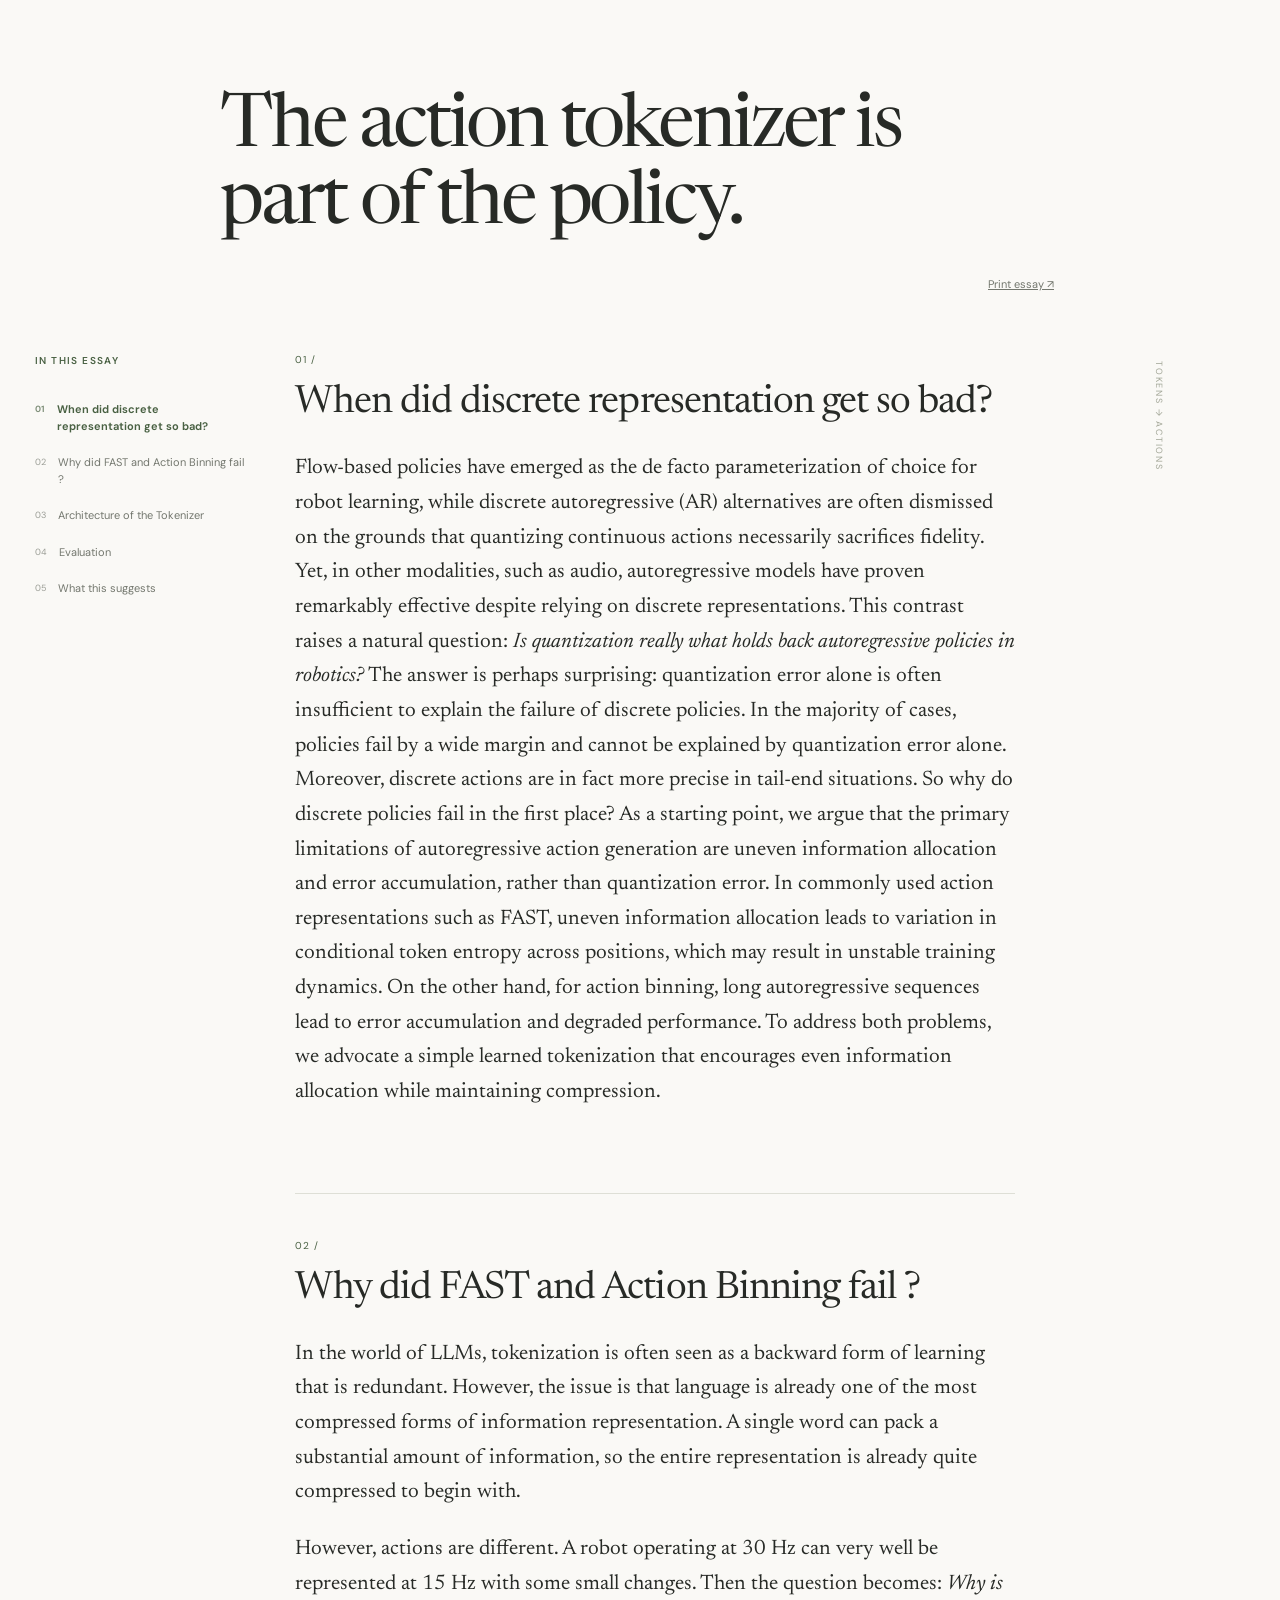
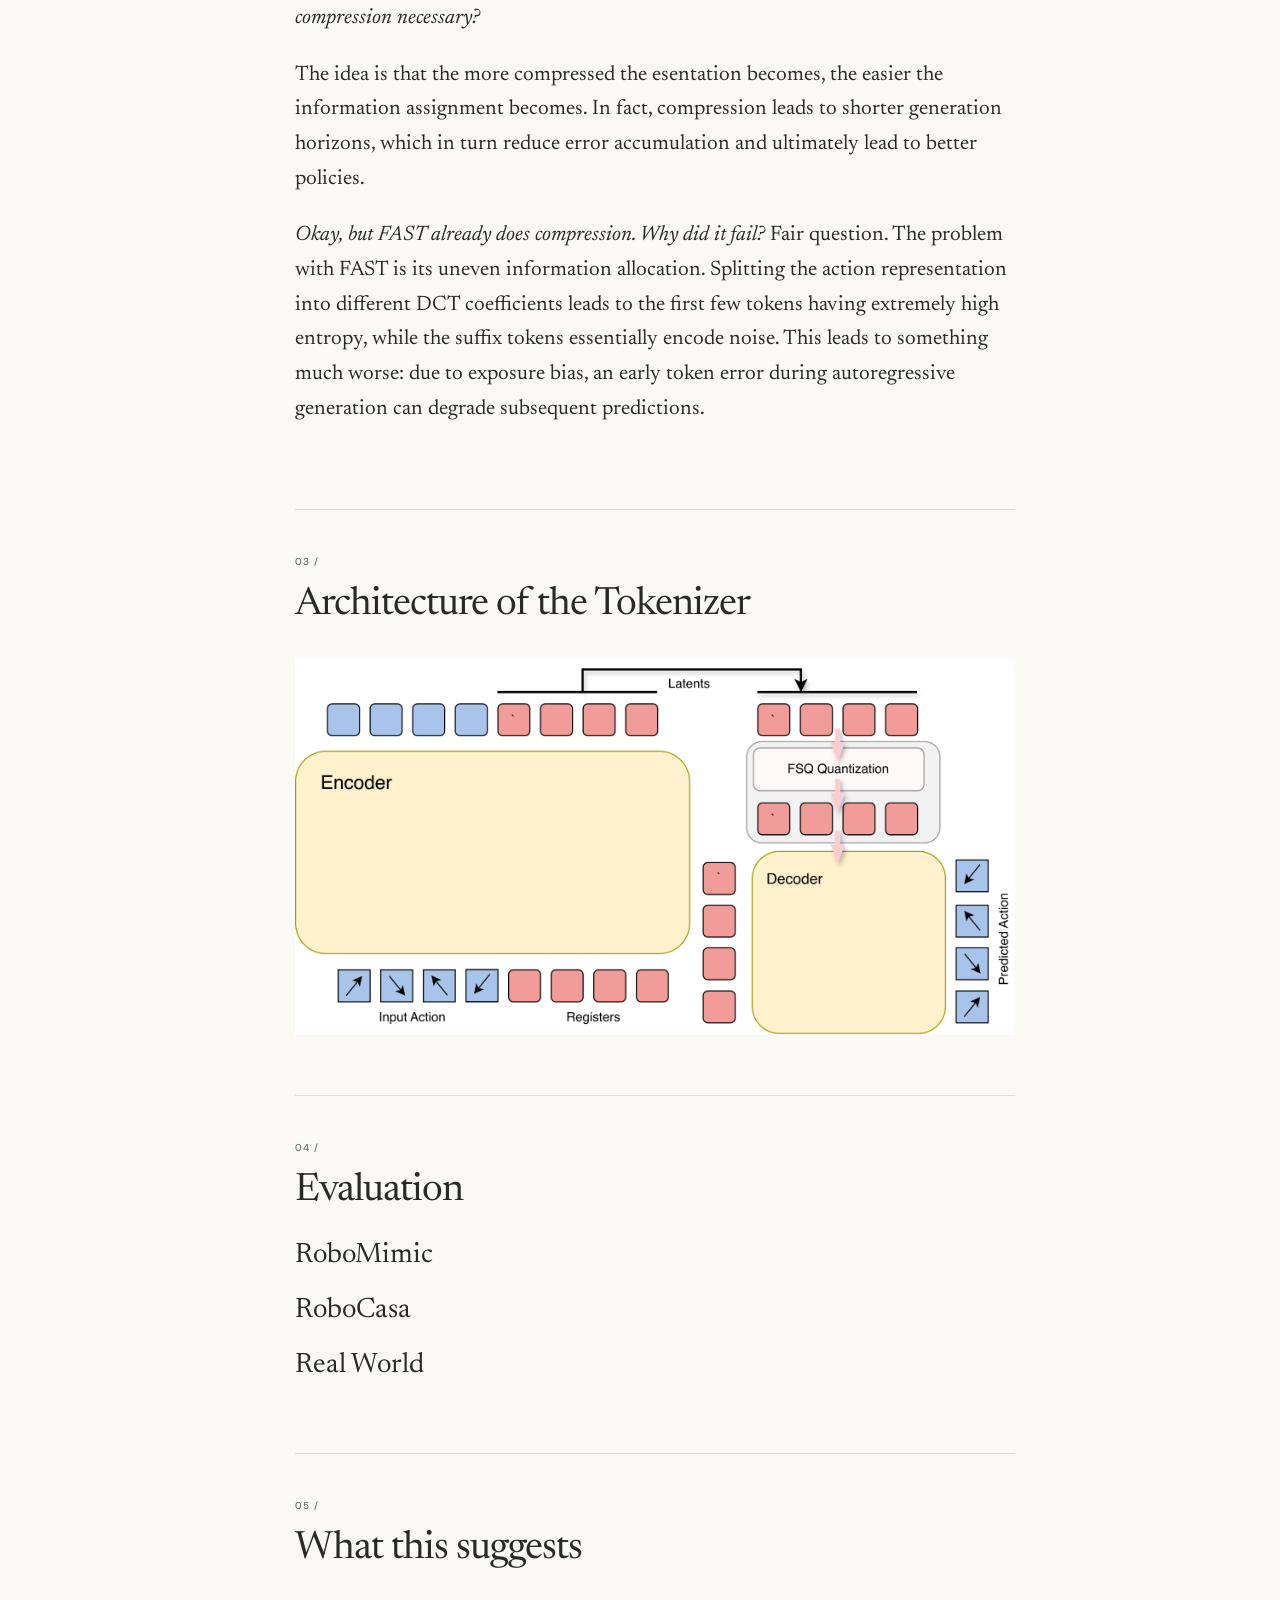
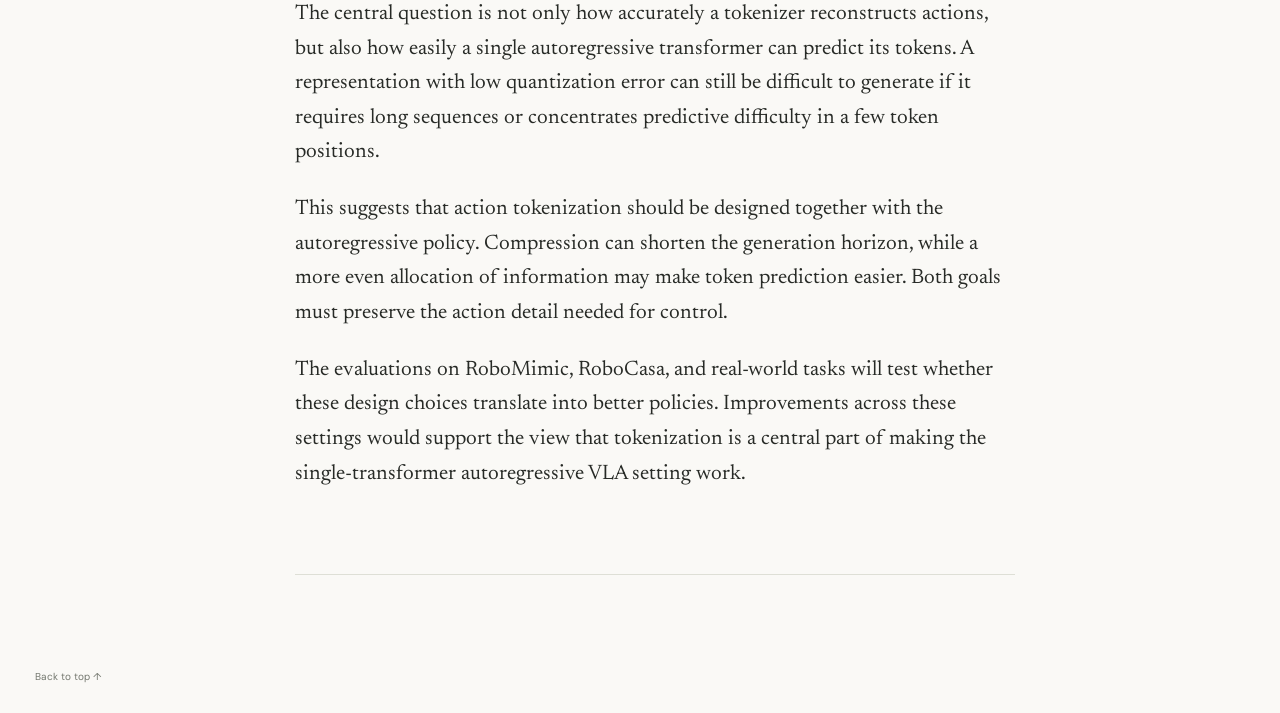
==== index.html @ 5ff79dc3 "Add tokenization research blog and architecture assets" ====
<!doctype html>
<html lang="en">
<head>
<meta charset="utf-8"><meta name="viewport" content="width=device-width, initial-scale=1">
<title>The action tokenizer is part of the policy — Soham Dasgupta</title>
<meta name="description" content="Why tokenization matters for a single autoregressive transformer VLA: compression, information allocation, and error accumulation.">
<link rel="stylesheet" href="assets/style.css">
<script src="assets/script.js" defer></script>
</head>
<body>
<div class="reading-progress" aria-hidden="true"></div>
<main id="top">
<div class="hero"><h1>The action tokenizer is part of the policy.</h1><div class="byline"><button id="print" type="button">Print essay ↗</button></div></div>
<div class="essay-layout"><aside><div class="eyebrow">IN THIS ESSAY</div><nav aria-label="Table of contents"><a href="#discrete-representations"><span>01</span>When did discrete representation get so bad?</a>
<a href="#fast-and-binning"><span>02</span>Why did FAST and Action Binning fail ?</a>
<a href="#architecture"><span>03</span>Architecture of the Tokenizer</a>
<a href="#evaluation"><span>04</span>Evaluation</a>
<a href="#what-this-suggests"><span>05</span>What this suggests</a></nav></aside><article><section id="discrete-representations"><div class="section-label">01 /</div><h2>When did discrete representation get so bad?</h2><p>Flow-based policies have emerged as the de facto parameterization of choice for robot learning, while discrete autoregressive (AR) alternatives are often dismissed on the grounds that quantizing continuous actions necessarily sacrifices fidelity. Yet, in other modalities, such as audio, autoregressive models have proven remarkably effective despite relying on discrete representations. This contrast raises a natural question: <em>Is quantization really what holds back autoregressive policies in robotics?</em> The answer is perhaps surprising: quantization error alone is often insufficient to explain the failure of discrete policies. In the majority of cases, policies fail by a wide margin and cannot be explained by quantization error alone. Moreover, discrete actions are in fact more precise in tail-end situations. So why do discrete policies fail in the first place? As a starting point, we argue that the primary limitations of autoregressive action generation are uneven information allocation and error accumulation, rather than quantization error. In commonly used action representations such as FAST, uneven information allocation leads to variation in conditional token entropy across positions, which may result in unstable training dynamics. On the other hand, for action binning, long autoregressive sequences lead to error accumulation and degraded performance. To address both problems, we advocate a simple learned tokenization that encourages even information allocation while maintaining compression.</p></section>
<section id="fast-and-binning"><div class="section-label">02 /</div><h2>Why did FAST and Action Binning fail ?</h2><p>In the world of LLMs, tokenization is often seen as a backward form of learning that is redundant. However, the issue is that language is already one of the most compressed forms of information representation. A single word can pack a substantial amount of information, so the entire representation is already quite compressed to begin with.</p>
<p>However, actions are different. A robot operating at 30 Hz can very well be represented at 15 Hz with some small changes. Then the question becomes: <em>Why is compression necessary?</em></p>
<p>The idea is that the more compressed the esentation becomes, the easier the information assignment becomes. In fact, compression leads to shorter generation horizons, which in turn reduce error accumulation and ultimately lead to better policies.</p>
<p><em>Okay, but FAST already does compression. Why did it fail?</em> Fair question. The problem with FAST is its uneven information allocation. Splitting the action representation into different DCT coefficients leads to the first few tokens having extremely high entropy, while the suffix tokens essentially encode noise. This leads to something much worse: due to exposure bias, an early token error during autoregressive generation can degrade subsequent predictions.</p></section>
<section id="architecture"><div class="section-label">03 /</div><h2>Architecture of the Tokenizer</h2><div class="architecture-image"><a href="Ttokenization_v2.png" aria-label="Open tokenizer architecture image at full size"><img src="Ttokenization_v2.png" alt="Action tokenizer architecture showing the encoder, FSQ quantization, and decoder" loading="lazy"></a></div></section>
<section id="evaluation"><div class="section-label">04 /</div><h2>Evaluation</h2><h3>RoboMimic</h3>
<h3>RoboCasa</h3>
<h3>Real World</h3></section>
<section id="what-this-suggests"><div class="section-label">05 /</div><h2>What this suggests</h2><p>The central question is not only how accurately a tokenizer reconstructs actions, but also how easily a single autoregressive transformer can predict its tokens. A representation with low quantization error can still be difficult to generate if it requires long sequences or concentrates predictive difficulty in a few token positions.</p>
<p>This suggests that action tokenization should be designed together with the autoregressive policy. Compression can shorten the generation horizon, while a more even allocation of information may make token prediction easier. Both goals must preserve the action detail needed for control.</p>
<p>The evaluations on RoboMimic, RoboCasa, and real-world tasks will test whether these design choices translate into better policies. Improvements across these settings would support the view that tokenization is a central part of making the single-transformer autoregressive VLA setting work.</p></section></article><div class="right-margin" aria-hidden="true">TOKENS → ACTIONS</div></div>
<footer><a href="#top">Back to top ↑</a></footer>
</main>
</body>
</html>
---- assets/style.css ----
@import url('https://fonts.googleapis.com/css2?family=DM+Sans:wght@400;450;500;600;650;700&family=Newsreader:opsz,wght@6..72,400;6..72,450;6..72,500&display=swap');
:root{--paper:#faf9f6;--ink:#272a26;--muted:#73776e;--line:#dedfd6;--green:#496143;--wash:#edf0e6}*{box-sizing:border-box}html{scroll-behavior:smooth;scroll-padding-top:40px}body{margin:0;background:var(--paper);color:var(--ink);font-family:'DM Sans',sans-serif;-webkit-font-smoothing:antialiased}a{color:inherit;text-underline-offset:4px}a:hover{color:var(--green)}button,input{font:inherit}a:focus-visible,button:focus-visible,input:focus-visible{outline:2px solid var(--green);outline-offset:5px}header{max-width:1380px;margin:auto;height:99px;display:flex;justify-content:space-between;align-items:center;padding:0 55px;border-bottom:1px solid var(--line);font-size:12px}header a{text-decoration:none}.wordmark{font-weight:700;letter-spacing:.03em}.wordmark span{font-weight:400;color:var(--muted);margin-left:10px}.reading-progress{height:3px;position:fixed;top:0;left:0;background:var(--green);width:0;z-index:10}.hero{max-width:900px;margin:90px auto 61px;padding:0 30px}.eyebrow,.figure-heading{font-size:10px;letter-spacing:.14em;font-weight:600;line-height:1.6}.eyebrow{color:var(--green)}.hero .eyebrow{display:flex;gap:16px;align-items:center}.dot{width:6px;height:6px;border-radius:50%;background:var(--green)}h1,h2,h3,blockquote,.overview strong{font-family:Newsreader,Georgia,serif;font-weight:400}h1{font-size:clamp(49px,5.8vw,78px);line-height:1.04;letter-spacing:-.043em;max-width:800px;margin:27px 0}.hero>p{font-size:18px;line-height:1.7;max-width:725px;color:#62665d}.hero>p:first-of-type{color:var(--ink);font-size:22px;line-height:1.5}.byline{display:flex;align-items:center;gap:13px;margin-top:32px;font-size:12px}.avatar{width:37px;height:37px;background:#e4e8dc;border:1px solid #d3d9c9;display:grid;place-items:center;border-radius:50%;font-size:11px}.byline strong,.byline div>span{display:block}.byline div>span{font-size:11px;color:var(--muted);margin-top:5px}.byline button{margin-left:auto;border:0;background:none;font-size:11px;text-decoration:underline;cursor:pointer;color:var(--muted)}.overview{max-width:1130px;margin:0 auto 80px;border-top:1px solid var(--line);border-bottom:1px solid var(--line);padding:24px 0 28px}.overview-grid{display:grid;grid-template-columns:repeat(3,1fr);margin-top:23px;gap:28px}.overview-grid a{border-right:1px solid var(--line);text-decoration:none}.overview-grid a:last-child{border:0}.overview-grid span{font-size:9px;letter-spacing:.1em;color:var(--muted)}.overview-grid strong{display:block;font-size:25px;line-height:1.15;margin-top:12px}.essay-layout{max-width:1270px;margin:auto;display:grid;grid-template-columns:210px minmax(0,720px) 100px;gap:50px;padding:0 30px}aside{position:sticky;top:35px;align-self:start}nav{margin-top:22px}nav a{display:flex;gap:12px;text-decoration:none;font-size:11px;line-height:1.5;color:var(--muted);padding:10px 0}nav a span{font-size:9px;opacity:.7;padding-top:2px}nav a.active{color:var(--green);font-weight:650}.aside-note{margin-top:28px;border-top:1px solid var(--line);padding-top:20px;color:var(--muted);font-size:11px;line-height:1.7;max-width:170px}.right-margin{writing-mode:vertical-rl;letter-spacing:.2em;font-size:9px;color:#a1a596;padding-top:8px}section{padding:0 0 60px;margin:0 0 45px;border-bottom:1px solid var(--line)}.section-label{font-size:10px;color:var(--green);letter-spacing:.1em;margin-bottom:15px}h2{font-size:39px;letter-spacing:-.025em;line-height:1.13;margin:0 0 27px}article p{font-family:Newsreader,Georgia,serif;font-size:21px;line-height:1.65;margin:0 0 22px}article a{color:var(--green)}blockquote{margin:35px 0;padding:8px 0 8px 25px;border-left:2px solid #7c9066;font-size:30px;line-height:1.3;color:var(--green)}figure{margin:38px 0 0;padding:25px;background:var(--wash);border:1px solid #dce1d2;border-radius:3px}.figure-heading{display:flex;justify-content:space-between;font-size:8px;color:var(--green);gap:10px}h3{font-size:28px;line-height:1.1;margin:24px 0 12px}figure p{font:12px/1.6 'DM Sans',sans-serif;color:var(--muted)}.range-row{display:flex;justify-content:space-between;font-size:12px;margin-top:25px}output{font-weight:600}input[type=range]{width:100%;accent-color:var(--green);margin:16px 0}.token-grid{display:flex;gap:4px;flex-wrap:wrap;min-height:57px;margin:8px 0 20px}.token{height:12px;width:12px;background:#7c9066;border-radius:2px}.stat-row{display:flex;align-items:center;justify-content:space-between;gap:20px;padding-top:20px;border-top:1px solid #cfd6c4}.stat-row strong{font-family:Newsreader,Georgia,serif;font-weight:400;font-size:38px}.stat-row span{display:block;font-size:10px;color:var(--muted);margin-top:5px}.formula{font-size:12px;color:var(--green)}figcaption{font-size:10px;line-height:1.7;color:var(--muted);margin-top:22px}.flow{display:flex;align-items:center;gap:7px;margin-top:28px}.flow>div{flex:1;background:var(--paper);border:1px solid #d9dece;padding:15px 8px;text-align:center;font-size:11px}.flow small{display:block;font-size:8px;line-height:1.5;color:var(--muted);margin-top:8px}.flow .accent{background:#dce5cf}.flow b{font-weight:400;color:var(--green)}.policy-line{margin-top:22px;font-size:10px;line-height:1.8;text-align:center;color:var(--green)}#references p{font-family:'DM Sans',sans-serif;font-size:13px;line-height:1.8}footer{max-width:1270px;padding:30px;margin:20px auto 0;display:flex;justify-content:space-between;font-size:10px;color:var(--muted);gap:20px}footer a{text-decoration:none}@media(min-width:1450px){.hero{margin-top:115px}}@media(max-width:1100px){.overview{margin-left:35px;margin-right:35px}.essay-layout{grid-template-columns:175px minmax(0,720px);gap:35px}.right-margin{display:none}}@media(max-width:760px){header{height:72px;padding:0 22px}.hero{margin-top:55px;padding:0 24px}.hero>p:first-of-type{font-size:20px}.hero>p{font-size:16px}.overview{margin:0 24px 45px}.overview-grid{gap:15px}.overview-grid strong{font-size:20px}.overview-grid br{display:none}.overview-grid a{padding-right:10px}.essay-layout{display:block;padding:0 24px}aside{position:static;margin-bottom:40px}aside nav{display:grid;grid-template-columns:1fr 1fr;column-gap:15px;margin-top:10px}.aside-note{display:none}h2{font-size:33px}article p{font-size:20px}blockquote{font-size:26px}section{padding-bottom:40px;margin-bottom:35px}figure{padding:18px}.flow{display:grid;grid-template-columns:1fr 20px 1fr}.flow>b:nth-child(4){display:none}.flow>div{min-height:80px;display:flex;flex-direction:column;justify-content:center}.stat-row{align-items:start}.formula{font-size:10px}footer{flex-wrap:wrap;padding:24px}footer>span{display:none}}@media(prefers-reduced-motion:reduce){html{scroll-behavior:auto}}@media print{body{background:white}header,aside,.right-margin,.reading-progress,.byline button,input[type=range],footer{display:none}.hero{margin:20px auto}.overview{margin-bottom:30px}.essay-layout{display:block;padding:0}article{max-width:720px;margin:auto}section{break-inside:auto}h2{break-after:avoid}figure{break-inside:avoid}a{color:inherit}}

.architecture-image{margin:30px 0 0}.architecture-image a{display:block}.architecture-image img{display:block;width:100%;height:auto;background:#fff}
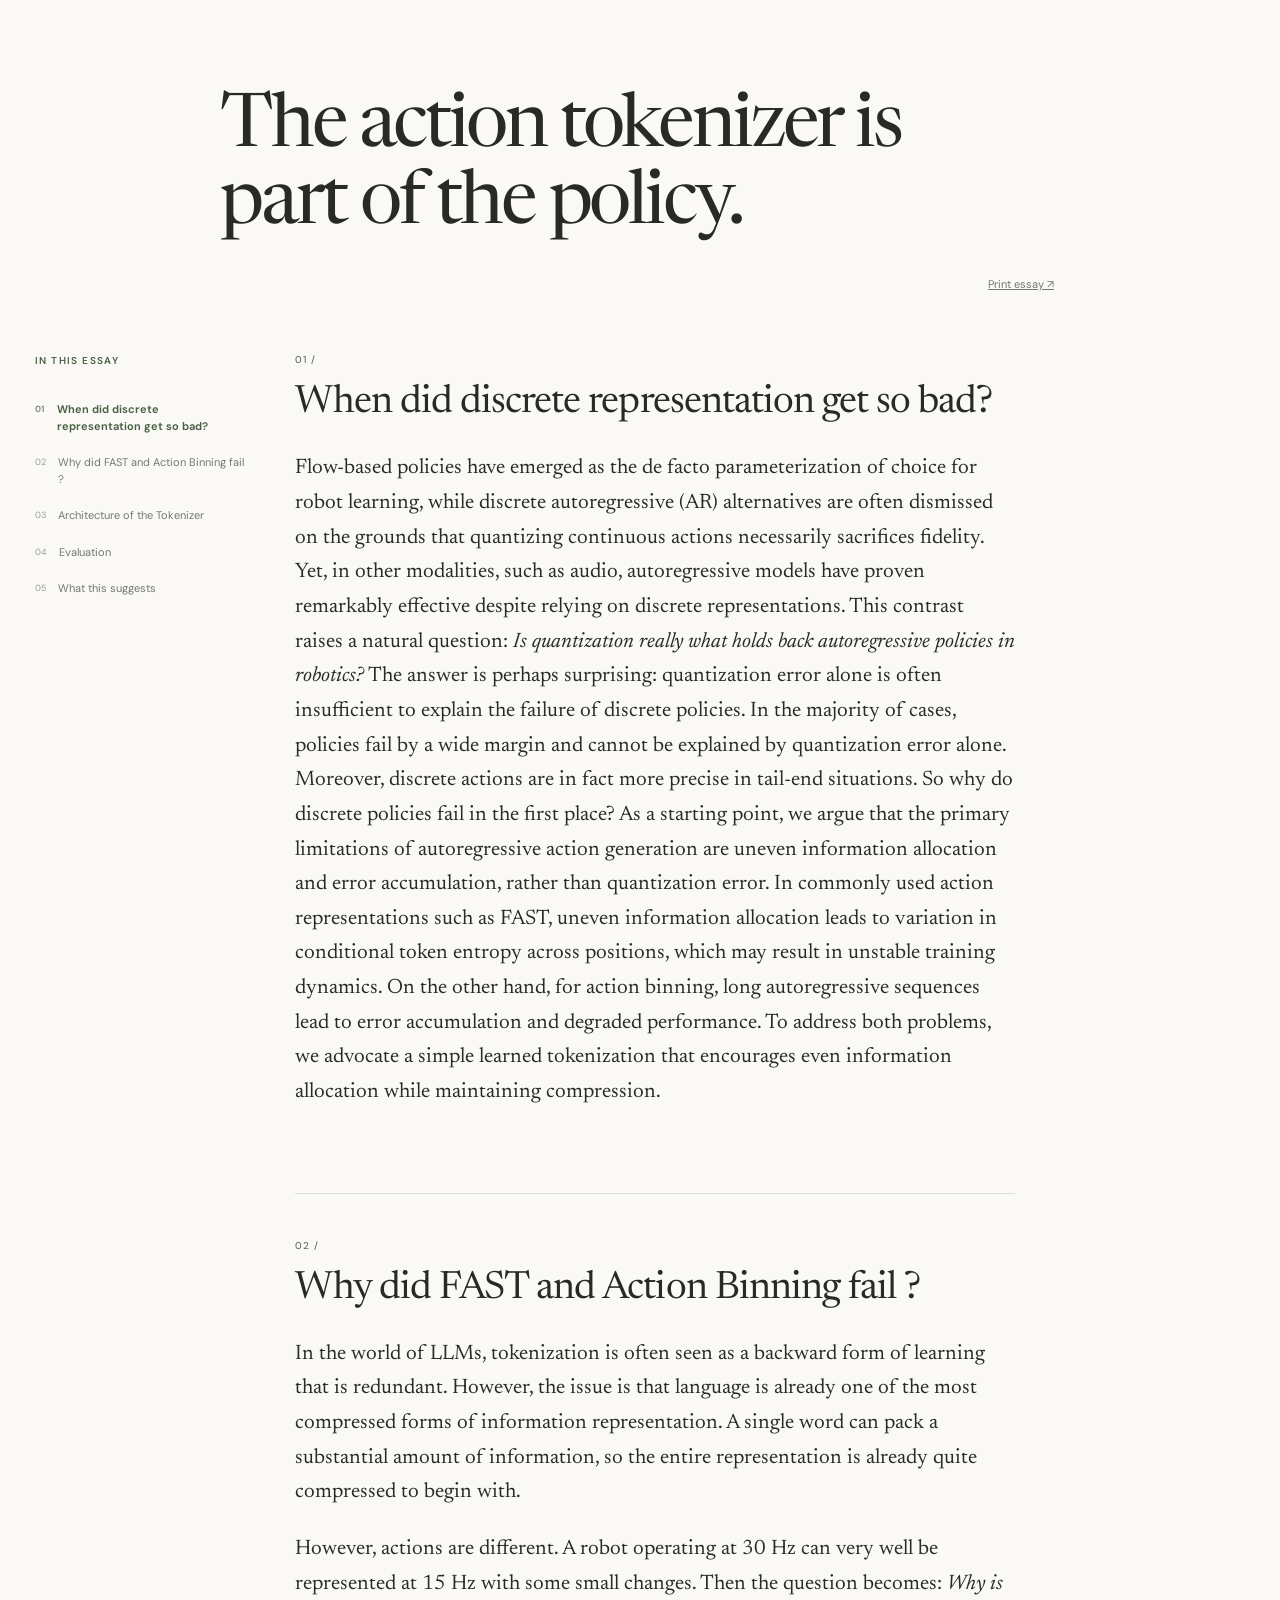
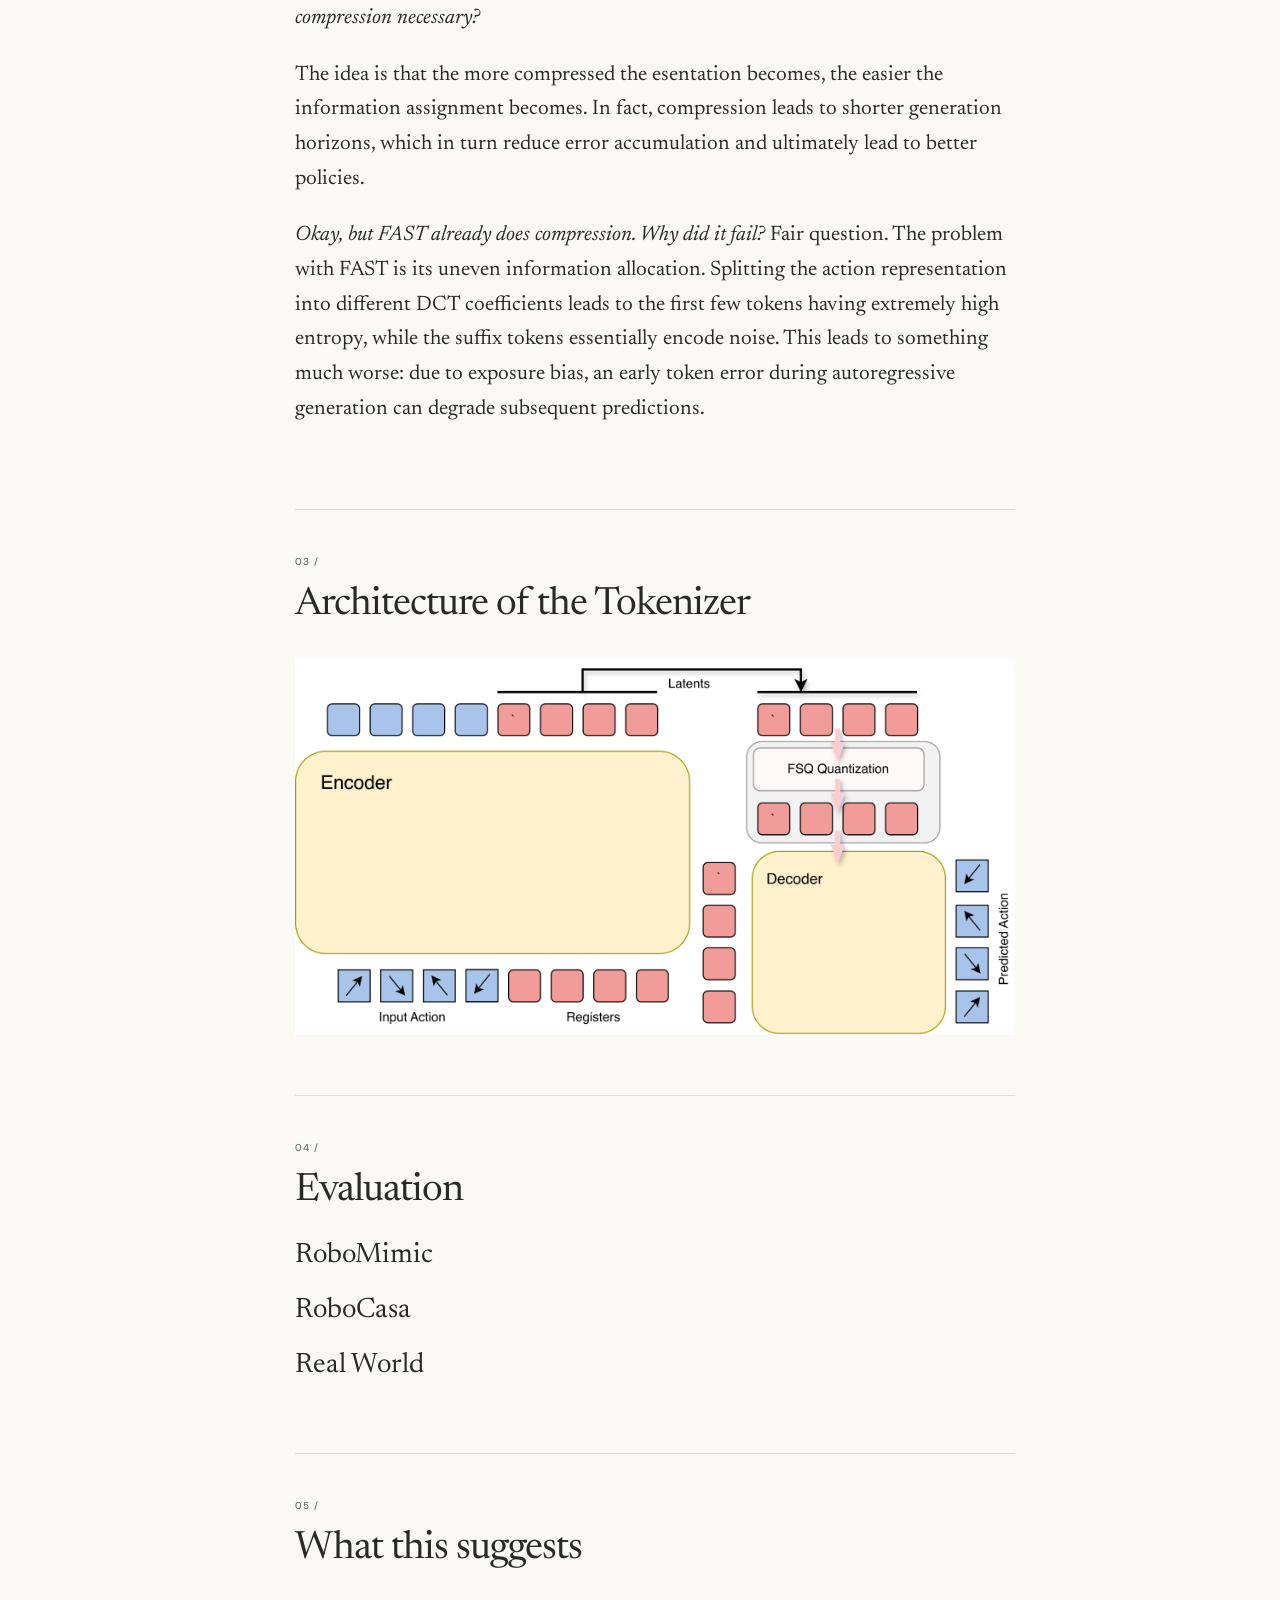
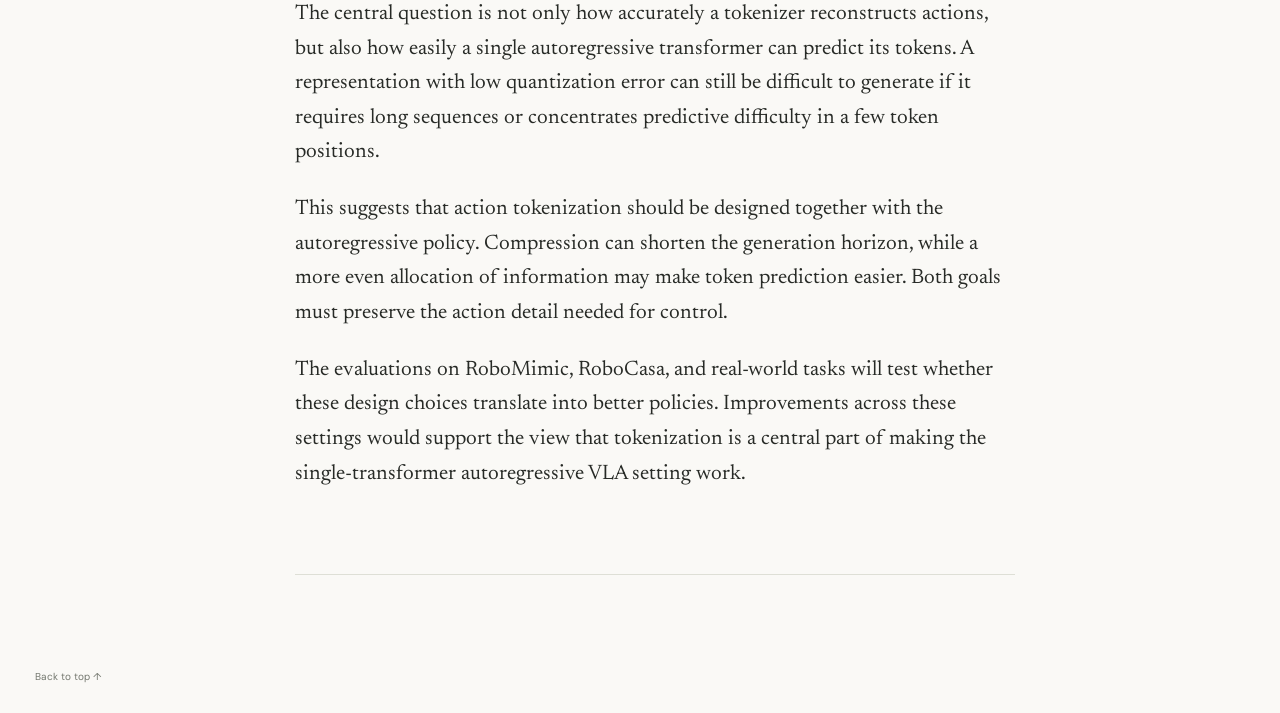
==== commit d00a424e: "Remove vertical tokens-to-actions label" ====
--- a/index.html
+++ b/index.html
@@ -26,7 +26,7 @@
 <h3>Real World</h3></section>
 <section id="what-this-suggests"><div class="section-label">05 /</div><h2>What this suggests</h2><p>The central question is not only how accurately a tokenizer reconstructs actions, but also how easily a single autoregressive transformer can predict its tokens. A representation with low quantization error can still be difficult to generate if it requires long sequences or concentrates predictive difficulty in a few token positions.</p>
 <p>This suggests that action tokenization should be designed together with the autoregressive policy. Compression can shorten the generation horizon, while a more even allocation of information may make token prediction easier. Both goals must preserve the action detail needed for control.</p>
-<p>The evaluations on RoboMimic, RoboCasa, and real-world tasks will test whether these design choices translate into better policies. Improvements across these settings would support the view that tokenization is a central part of making the single-transformer autoregressive VLA setting work.</p></section></article><div class="right-margin" aria-hidden="true">TOKENS → ACTIONS</div></div>
+<p>The evaluations on RoboMimic, RoboCasa, and real-world tasks will test whether these design choices translate into better policies. Improvements across these settings would support the view that tokenization is a central part of making the single-transformer autoregressive VLA setting work.</p></section></article></div>
 <footer><a href="#top">Back to top ↑</a></footer>
 </main>
 </body>
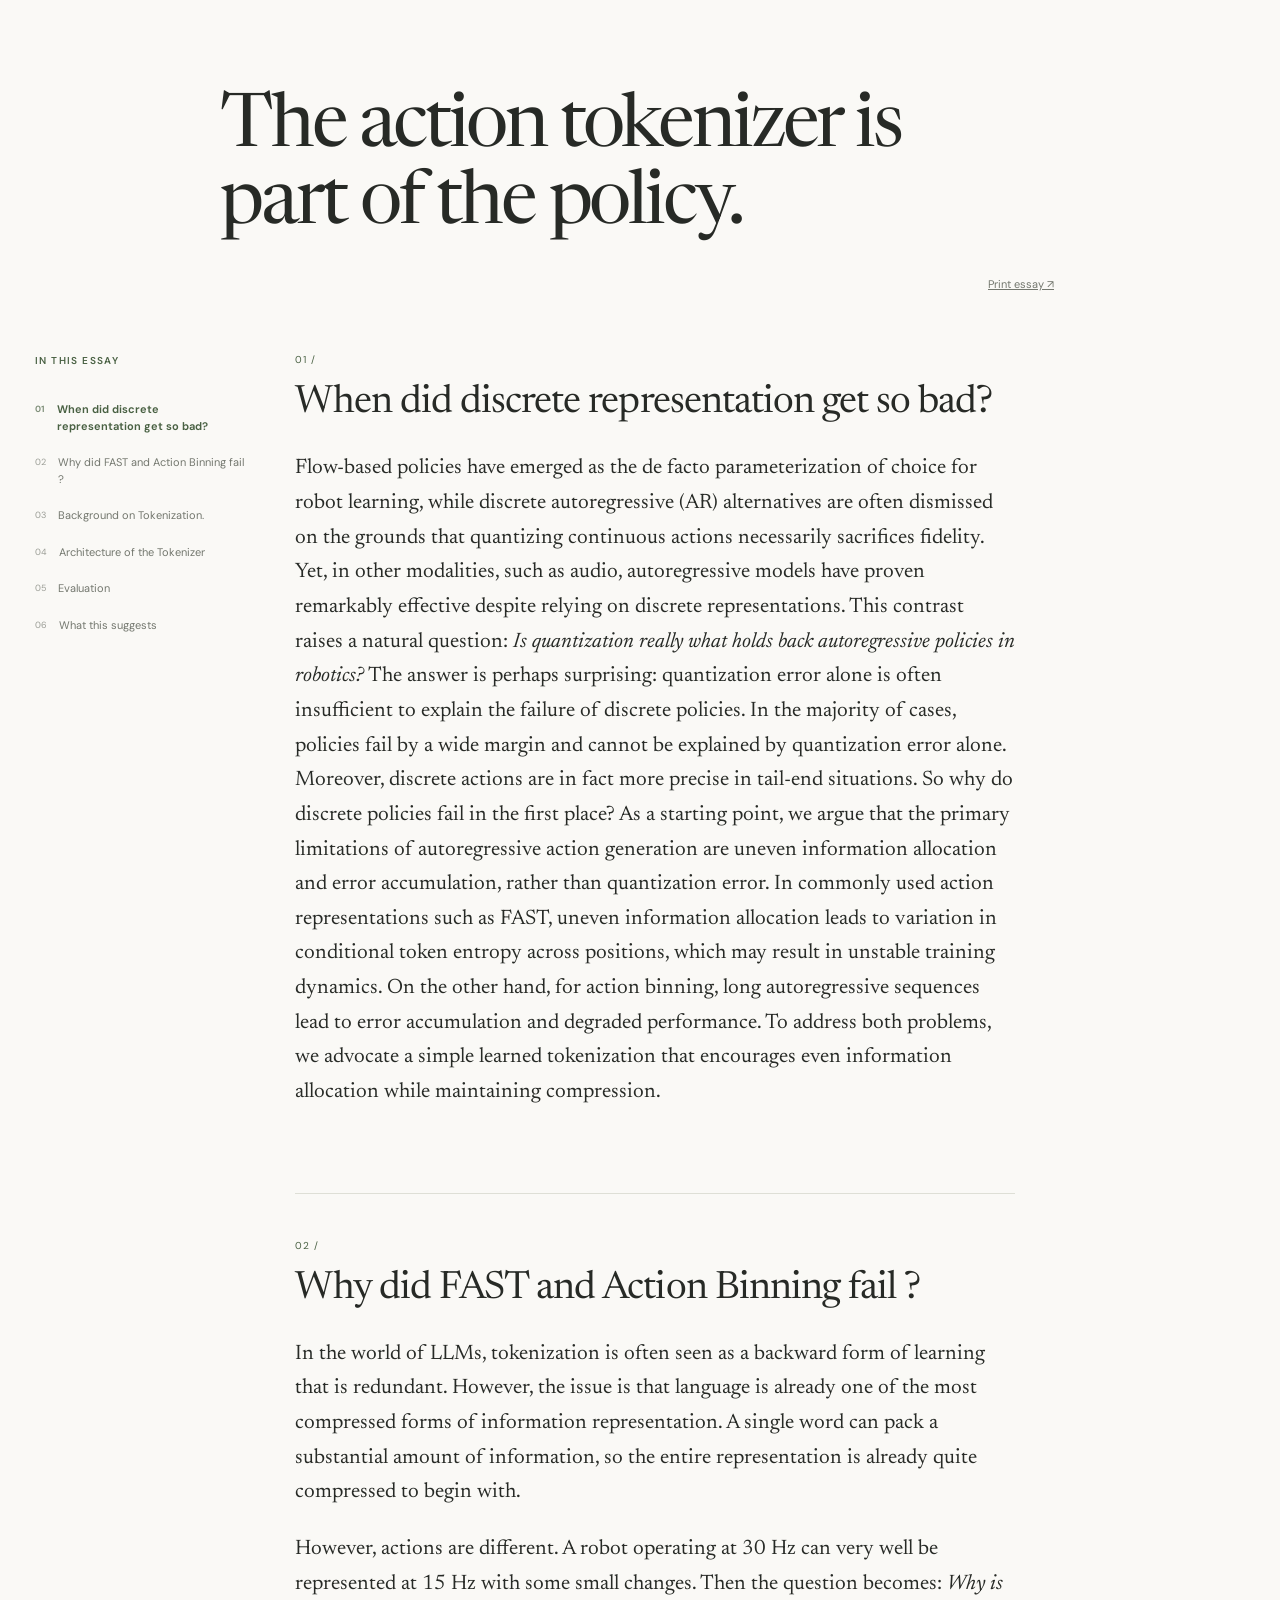
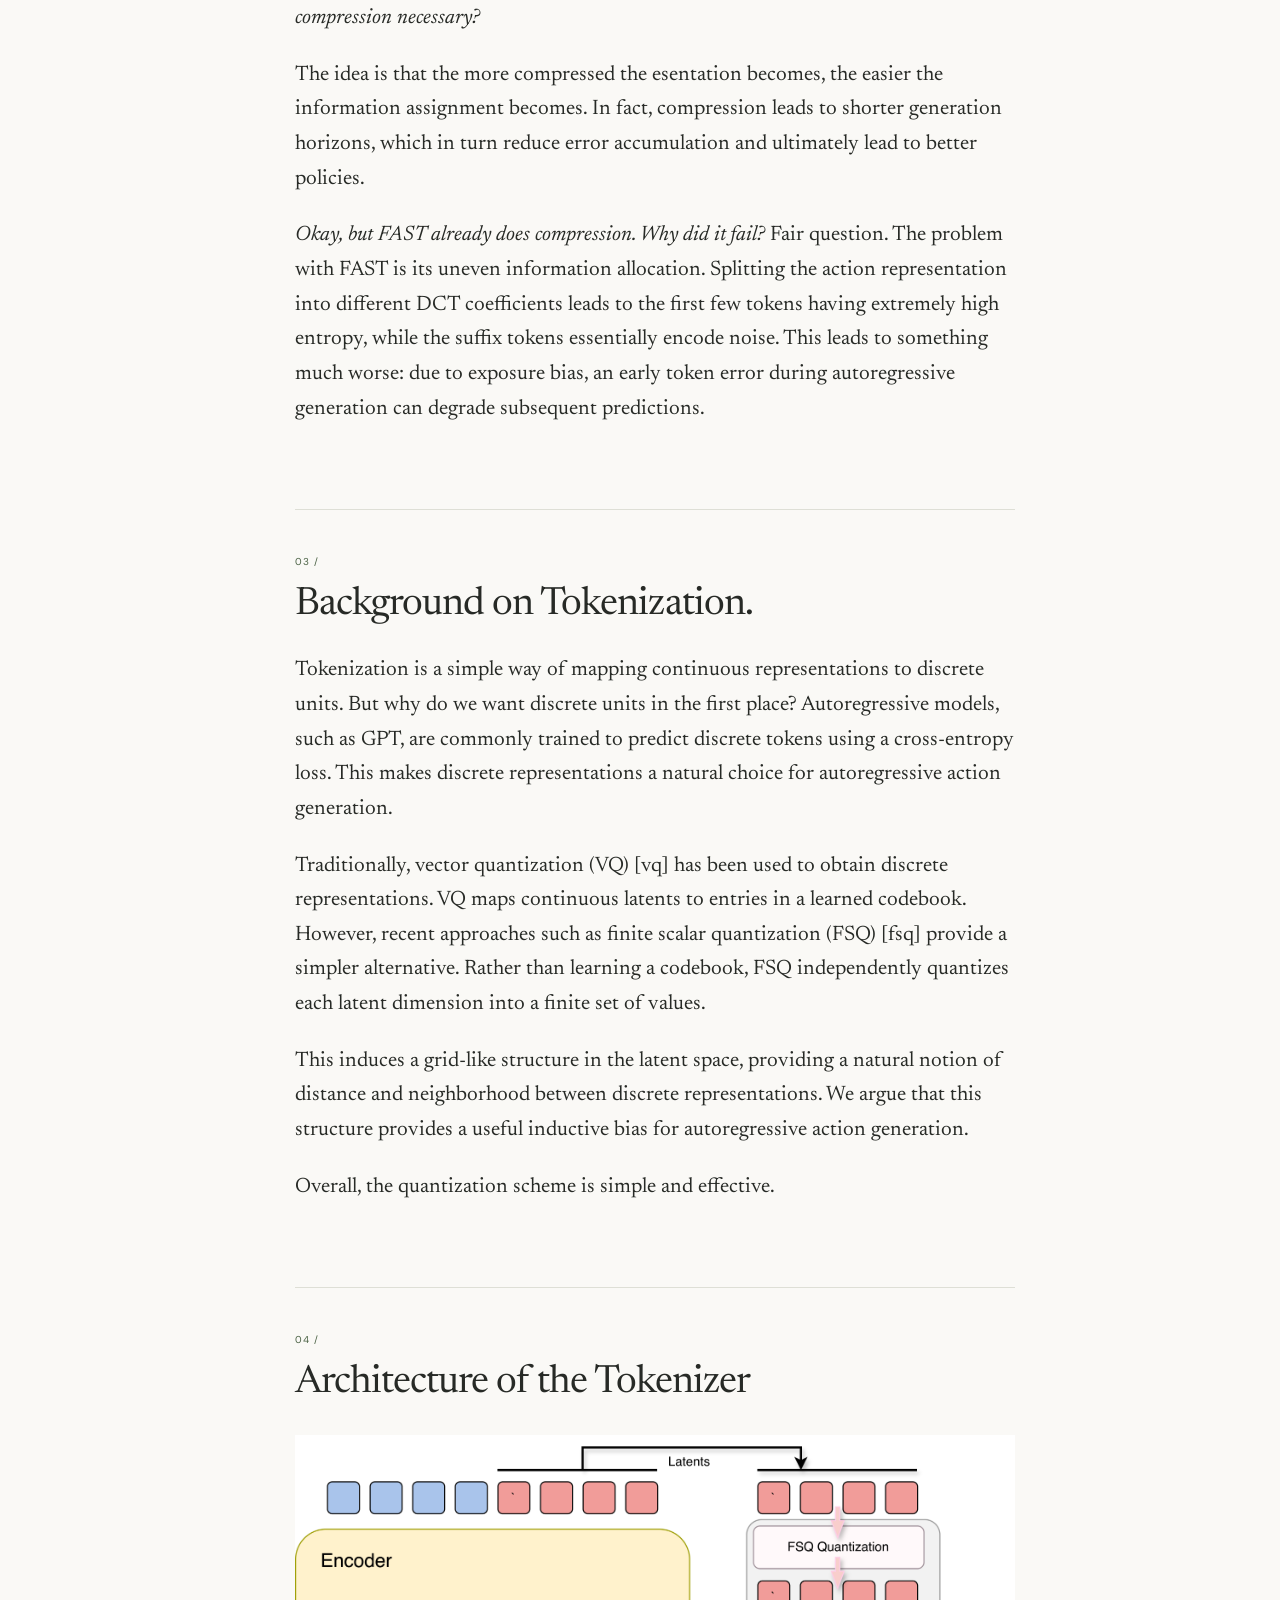
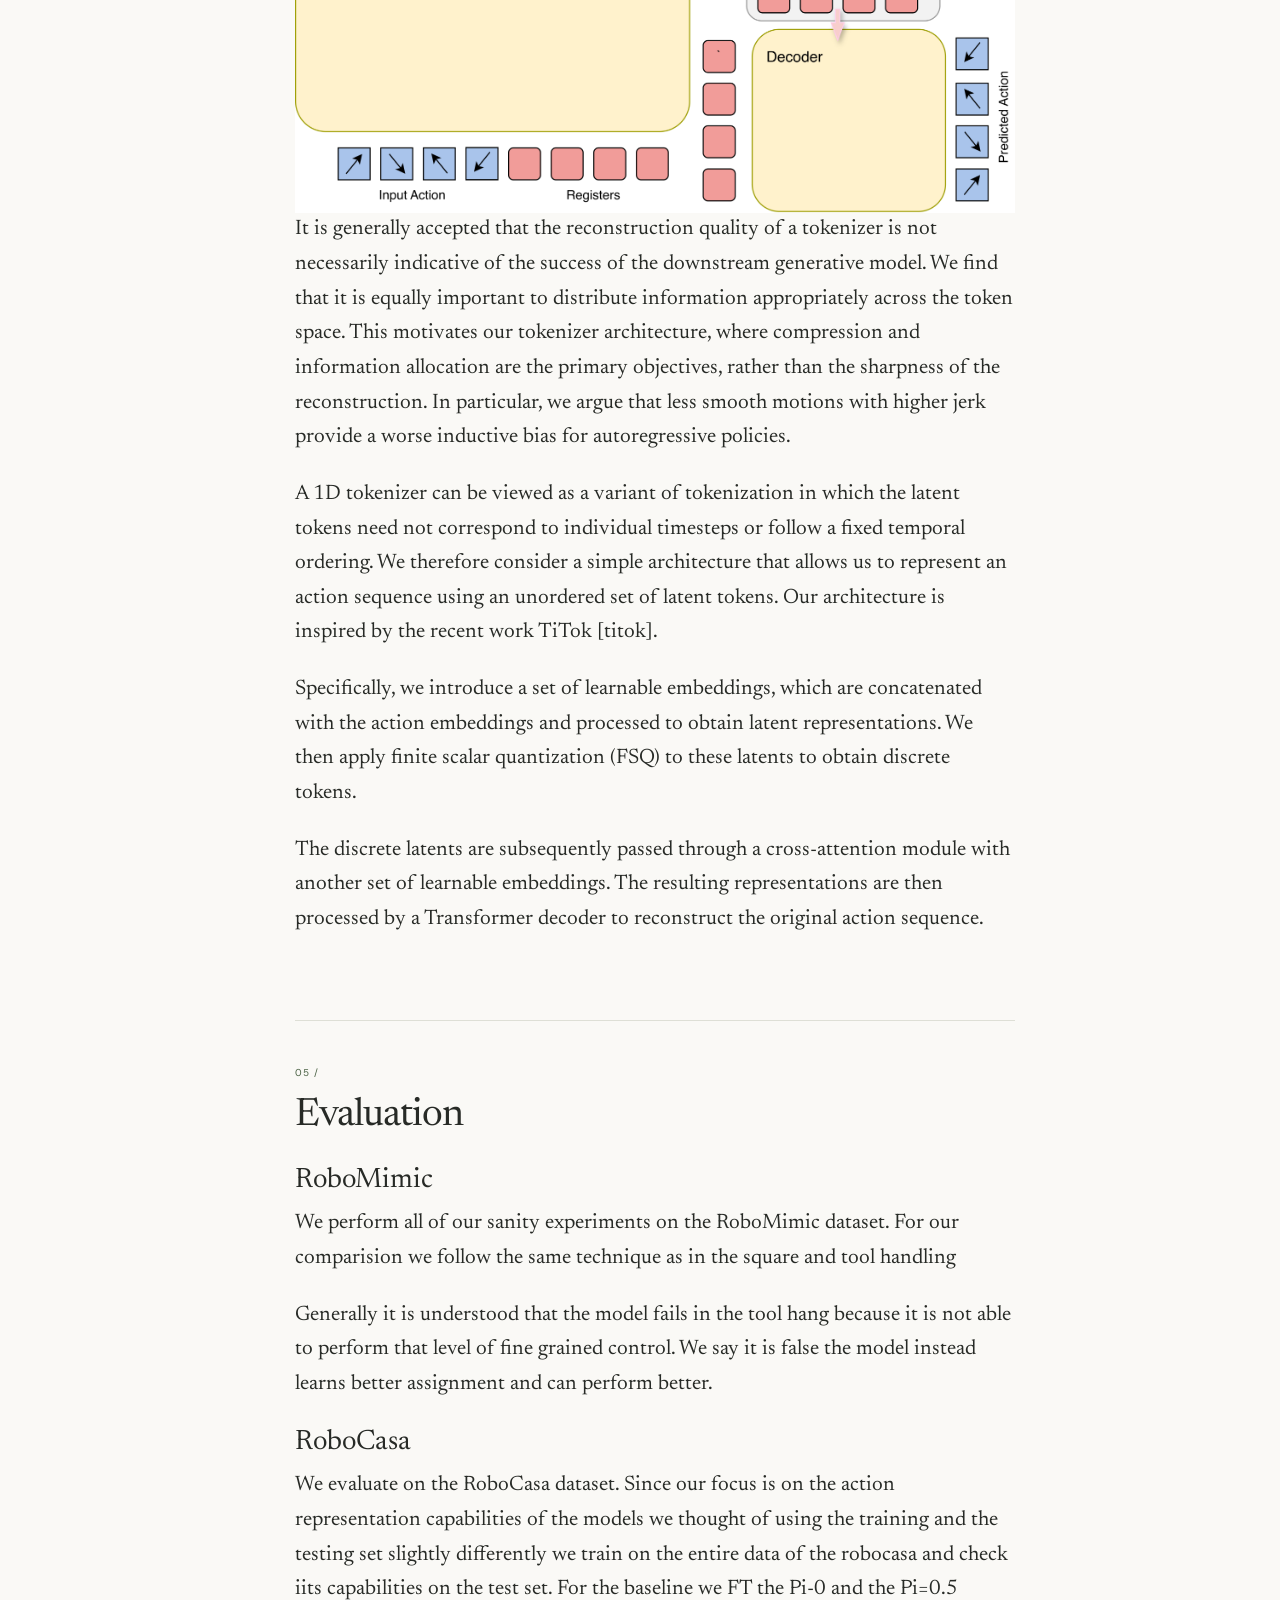
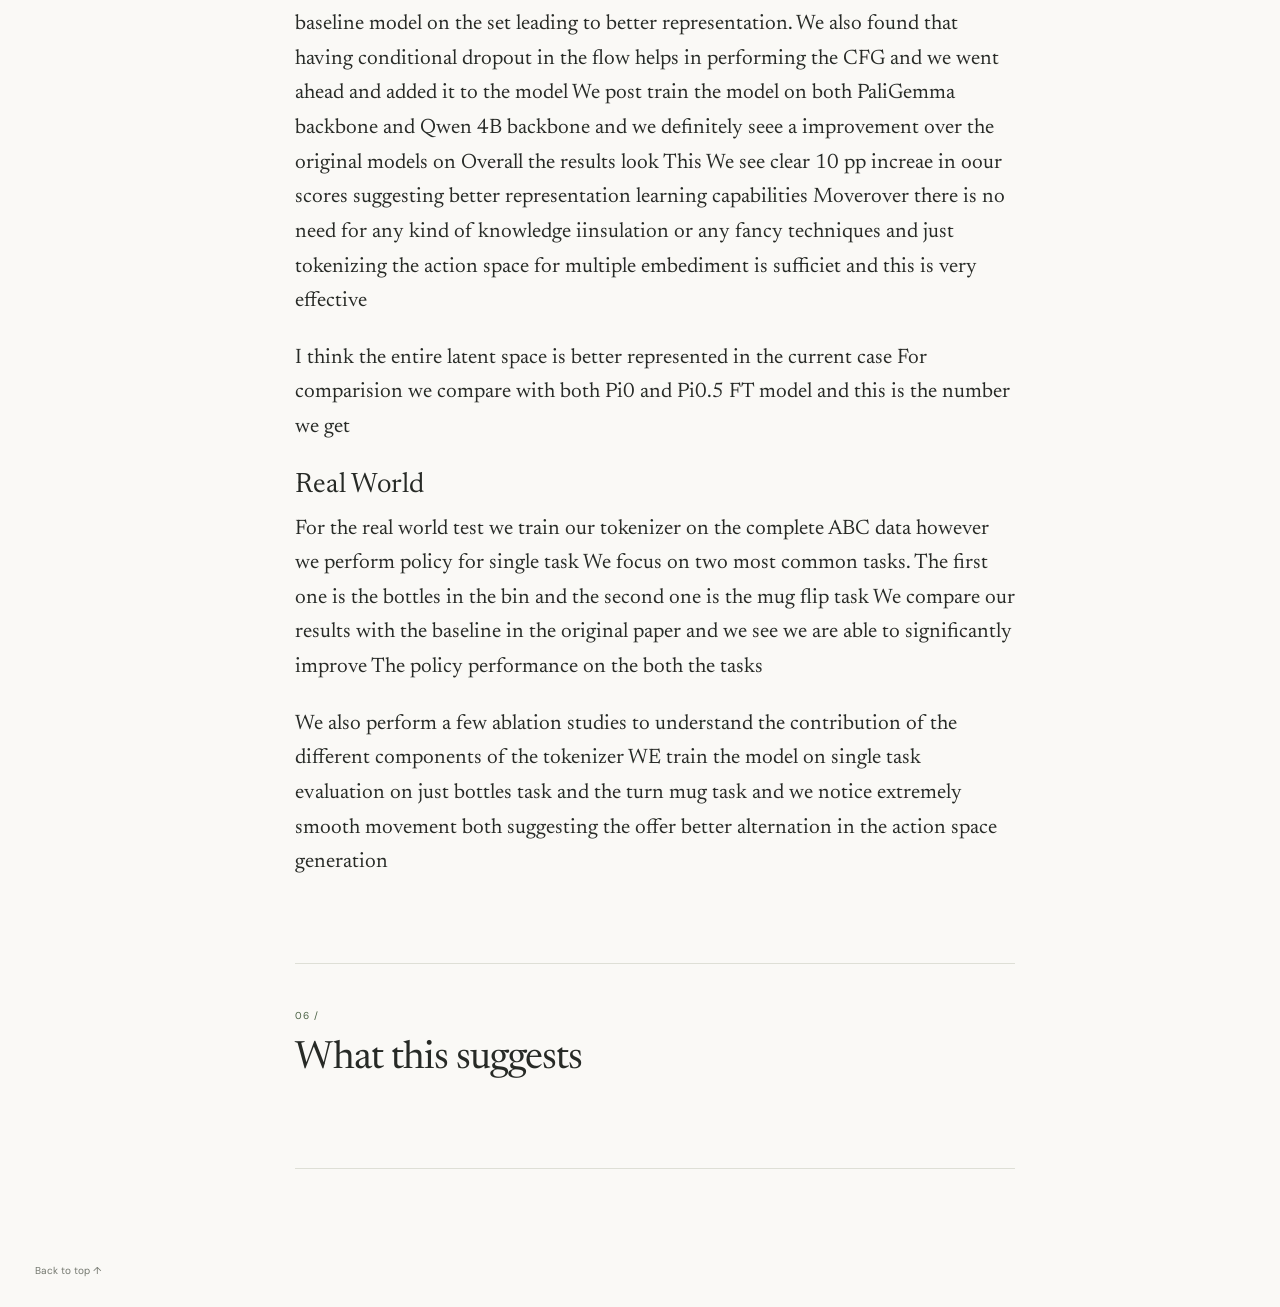
==== commit 1170bd1d: "Use descriptive section filenames and update blog drafts and assets" ====
--- a/index.html
+++ b/index.html
@@ -13,20 +13,33 @@
 <div class="hero"><h1>The action tokenizer is part of the policy.</h1><div class="byline"><button id="print" type="button">Print essay ↗</button></div></div>
 <div class="essay-layout"><aside><div class="eyebrow">IN THIS ESSAY</div><nav aria-label="Table of contents"><a href="#discrete-representations"><span>01</span>When did discrete representation get so bad?</a>
 <a href="#fast-and-binning"><span>02</span>Why did FAST and Action Binning fail ?</a>
-<a href="#architecture"><span>03</span>Architecture of the Tokenizer</a>
-<a href="#evaluation"><span>04</span>Evaluation</a>
-<a href="#what-this-suggests"><span>05</span>What this suggests</a></nav></aside><article><section id="discrete-representations"><div class="section-label">01 /</div><h2>When did discrete representation get so bad?</h2><p>Flow-based policies have emerged as the de facto parameterization of choice for robot learning, while discrete autoregressive (AR) alternatives are often dismissed on the grounds that quantizing continuous actions necessarily sacrifices fidelity. Yet, in other modalities, such as audio, autoregressive models have proven remarkably effective despite relying on discrete representations. This contrast raises a natural question: <em>Is quantization really what holds back autoregressive policies in robotics?</em> The answer is perhaps surprising: quantization error alone is often insufficient to explain the failure of discrete policies. In the majority of cases, policies fail by a wide margin and cannot be explained by quantization error alone. Moreover, discrete actions are in fact more precise in tail-end situations. So why do discrete policies fail in the first place? As a starting point, we argue that the primary limitations of autoregressive action generation are uneven information allocation and error accumulation, rather than quantization error. In commonly used action representations such as FAST, uneven information allocation leads to variation in conditional token entropy across positions, which may result in unstable training dynamics. On the other hand, for action binning, long autoregressive sequences lead to error accumulation and degraded performance. To address both problems, we advocate a simple learned tokenization that encourages even information allocation while maintaining compression.</p></section>
+<a href="#background"><span>03</span>Background on Tokenization.</a>
+<a href="#architecture"><span>04</span>Architecture of the Tokenizer</a>
+<a href="#evaluation"><span>05</span>Evaluation</a>
+<a href="#what-this-suggests"><span>06</span>What this suggests</a></nav></aside><article><section id="discrete-representations"><div class="section-label">01 /</div><h2>When did discrete representation get so bad?</h2><p>Flow-based policies have emerged as the de facto parameterization of choice for robot learning, while discrete autoregressive (AR) alternatives are often dismissed on the grounds that quantizing continuous actions necessarily sacrifices fidelity. Yet, in other modalities, such as audio, autoregressive models have proven remarkably effective despite relying on discrete representations. This contrast raises a natural question: <em>Is quantization really what holds back autoregressive policies in robotics?</em> The answer is perhaps surprising: quantization error alone is often insufficient to explain the failure of discrete policies. In the majority of cases, policies fail by a wide margin and cannot be explained by quantization error alone. Moreover, discrete actions are in fact more precise in tail-end situations. So why do discrete policies fail in the first place? As a starting point, we argue that the primary limitations of autoregressive action generation are uneven information allocation and error accumulation, rather than quantization error. In commonly used action representations such as FAST, uneven information allocation leads to variation in conditional token entropy across positions, which may result in unstable training dynamics. On the other hand, for action binning, long autoregressive sequences lead to error accumulation and degraded performance. To address both problems, we advocate a simple learned tokenization that encourages even information allocation while maintaining compression.</p></section>
 <section id="fast-and-binning"><div class="section-label">02 /</div><h2>Why did FAST and Action Binning fail ?</h2><p>In the world of LLMs, tokenization is often seen as a backward form of learning that is redundant. However, the issue is that language is already one of the most compressed forms of information representation. A single word can pack a substantial amount of information, so the entire representation is already quite compressed to begin with.</p>
 <p>However, actions are different. A robot operating at 30 Hz can very well be represented at 15 Hz with some small changes. Then the question becomes: <em>Why is compression necessary?</em></p>
 <p>The idea is that the more compressed the esentation becomes, the easier the information assignment becomes. In fact, compression leads to shorter generation horizons, which in turn reduce error accumulation and ultimately lead to better policies.</p>
 <p><em>Okay, but FAST already does compression. Why did it fail?</em> Fair question. The problem with FAST is its uneven information allocation. Splitting the action representation into different DCT coefficients leads to the first few tokens having extremely high entropy, while the suffix tokens essentially encode noise. This leads to something much worse: due to exposure bias, an early token error during autoregressive generation can degrade subsequent predictions.</p></section>
-<section id="architecture"><div class="section-label">03 /</div><h2>Architecture of the Tokenizer</h2><div class="architecture-image"><a href="Ttokenization_v2.png" aria-label="Open tokenizer architecture image at full size"><img src="Ttokenization_v2.png" alt="Action tokenizer architecture showing the encoder, FSQ quantization, and decoder" loading="lazy"></a></div></section>
-<section id="evaluation"><div class="section-label">04 /</div><h2>Evaluation</h2><h3>RoboMimic</h3>
+<section id="background"><div class="section-label">03 /</div><h2>Background on Tokenization.</h2><p>Tokenization is a simple way of mapping continuous representations to discrete units. But why do we want discrete units in the first place? Autoregressive models, such as GPT, are commonly trained to predict discrete tokens using a cross-entropy loss. This makes discrete representations a natural choice for autoregressive action generation.</p>
+<p>Traditionally, vector quantization (VQ)&nbsp;<span class="citation">[vq]</span> has been used to obtain discrete representations. VQ maps continuous latents to entries in a learned codebook. However, recent approaches such as finite scalar quantization (FSQ)&nbsp;<span class="citation">[fsq]</span> provide a simpler alternative. Rather than learning a codebook, FSQ independently quantizes each latent dimension into a finite set of values.</p>
+<p>This induces a grid-like structure in the latent space, providing a natural notion of distance and neighborhood between discrete representations. We argue that this structure provides a useful inductive bias for autoregressive action generation.</p>
+<p>Overall, the quantization scheme is simple and effective.</p></section>
+<section id="architecture"><div class="section-label">04 /</div><h2>Architecture of the Tokenizer</h2><div class="architecture-image"><a href="Ttokenization_v2.png" aria-label="Open tokenizer architecture image at full size"><img src="Ttokenization_v2.png" alt="Action tokenizer architecture showing the encoder, FSQ quantization, and decoder" loading="lazy"></a></div>
+<p>It is generally accepted that the reconstruction quality of a tokenizer is not necessarily indicative of the success of the downstream generative model. We find that it is equally important to distribute information appropriately across the token space. This motivates our tokenizer architecture, where compression and information allocation are the primary objectives, rather than the sharpness of the reconstruction. In particular, we argue that less smooth motions with higher jerk provide a worse inductive bias for autoregressive policies.</p>
+<p>A 1D tokenizer can be viewed as a variant of tokenization in which the latent tokens need not correspond to individual timesteps or follow a fixed temporal ordering. We therefore consider a simple architecture that allows us to represent an action sequence using an unordered set of latent tokens. Our architecture is inspired by the recent work TiTok&nbsp;<span class="citation">[titok]</span>.</p>
+<p>Specifically, we introduce a set of learnable embeddings, which are concatenated with the action embeddings and processed to obtain latent representations. We then apply finite scalar quantization (FSQ) to these latents to obtain discrete tokens.</p>
+<p>The discrete latents are subsequently passed through a cross-attention module with another set of learnable embeddings. The resulting representations are then processed by a Transformer decoder to reconstruct the original action sequence.</p></section>
+<section id="evaluation"><div class="section-label">05 /</div><h2>Evaluation</h2><h3>RoboMimic</h3>
+<p>We perform all of our sanity experiments on the RoboMimic dataset.  For our comparision we follow the same technique as in the square and tool handling</p>
+<p>Generally it is understood that the model fails in the tool hang because it is not able to  perform that level of fine grained control. We say it is false the model instead learns better  assignment and can perform better. </p>
 <h3>RoboCasa</h3>
-<h3>Real World</h3></section>
-<section id="what-this-suggests"><div class="section-label">05 /</div><h2>What this suggests</h2><p>The central question is not only how accurately a tokenizer reconstructs actions, but also how easily a single autoregressive transformer can predict its tokens. A representation with low quantization error can still be difficult to generate if it requires long sequences or concentrates predictive difficulty in a few token positions.</p>
-<p>This suggests that action tokenization should be designed together with the autoregressive policy. Compression can shorten the generation horizon, while a more even allocation of information may make token prediction easier. Both goals must preserve the action detail needed for control.</p>
-<p>The evaluations on RoboMimic, RoboCasa, and real-world tasks will test whether these design choices translate into better policies. Improvements across these settings would support the view that tokenization is a central part of making the single-transformer autoregressive VLA setting work.</p></section></article></div>
+<p>We evaluate on the RoboCasa dataset. Since our focus is on the action representation capabilities of the models we thought of using the training and the testing set slightly differently we train on the entire data of the  robocasa and check iits capabilities on the test set. For the baseline we FT the Pi-0 and the Pi=0.5 baseline  model on the set leading to better representation. We also found that having conditional dropout in the flow helps  in performing the CFG and we went ahead and added it to the model  We post train the model on both PaliGemma backbone and Qwen 4B backbone and we definitely seee a improvement over the original models on  Overall the results look This We see clear 10 pp increae in oour scores suggesting better representation learning capabilities Moverover there is no need for any kind of knowledge iinsulation or any fancy techniques and  just tokenizing the action space for multiple embediment is sufficiet and this is very effective</p>
+<p>I think the entire latent space is better represented in the current case  For comparision we compare with both Pi0 and Pi0.5 FT model and this is the number we get </p>
+<h3>Real World</h3>
+<p>For the real world test we train our tokenizer on the complete ABC data however we perform policy for single task We focus on two most common tasks. The first one is the bottles in the bin and the second one is the mug flip task We compare our results with the baseline in the original paper and we see we are able to significantly improve The policy performance on the both the tasks</p>
+<p>We also perform a few ablation studies to understand the contribution of the different components of the tokenizer WE train the model on single task evaluation on just bottles task and the turn mug task and we  notice extremely  smooth movement both suggesting the offer better alternation in the action space generation</p></section>
+<section id="what-this-suggests"><div class="section-label">06 /</div><h2>What this suggests</h2></section></article></div>
 <footer><a href="#top">Back to top ↑</a></footer>
 </main>
 </body>
